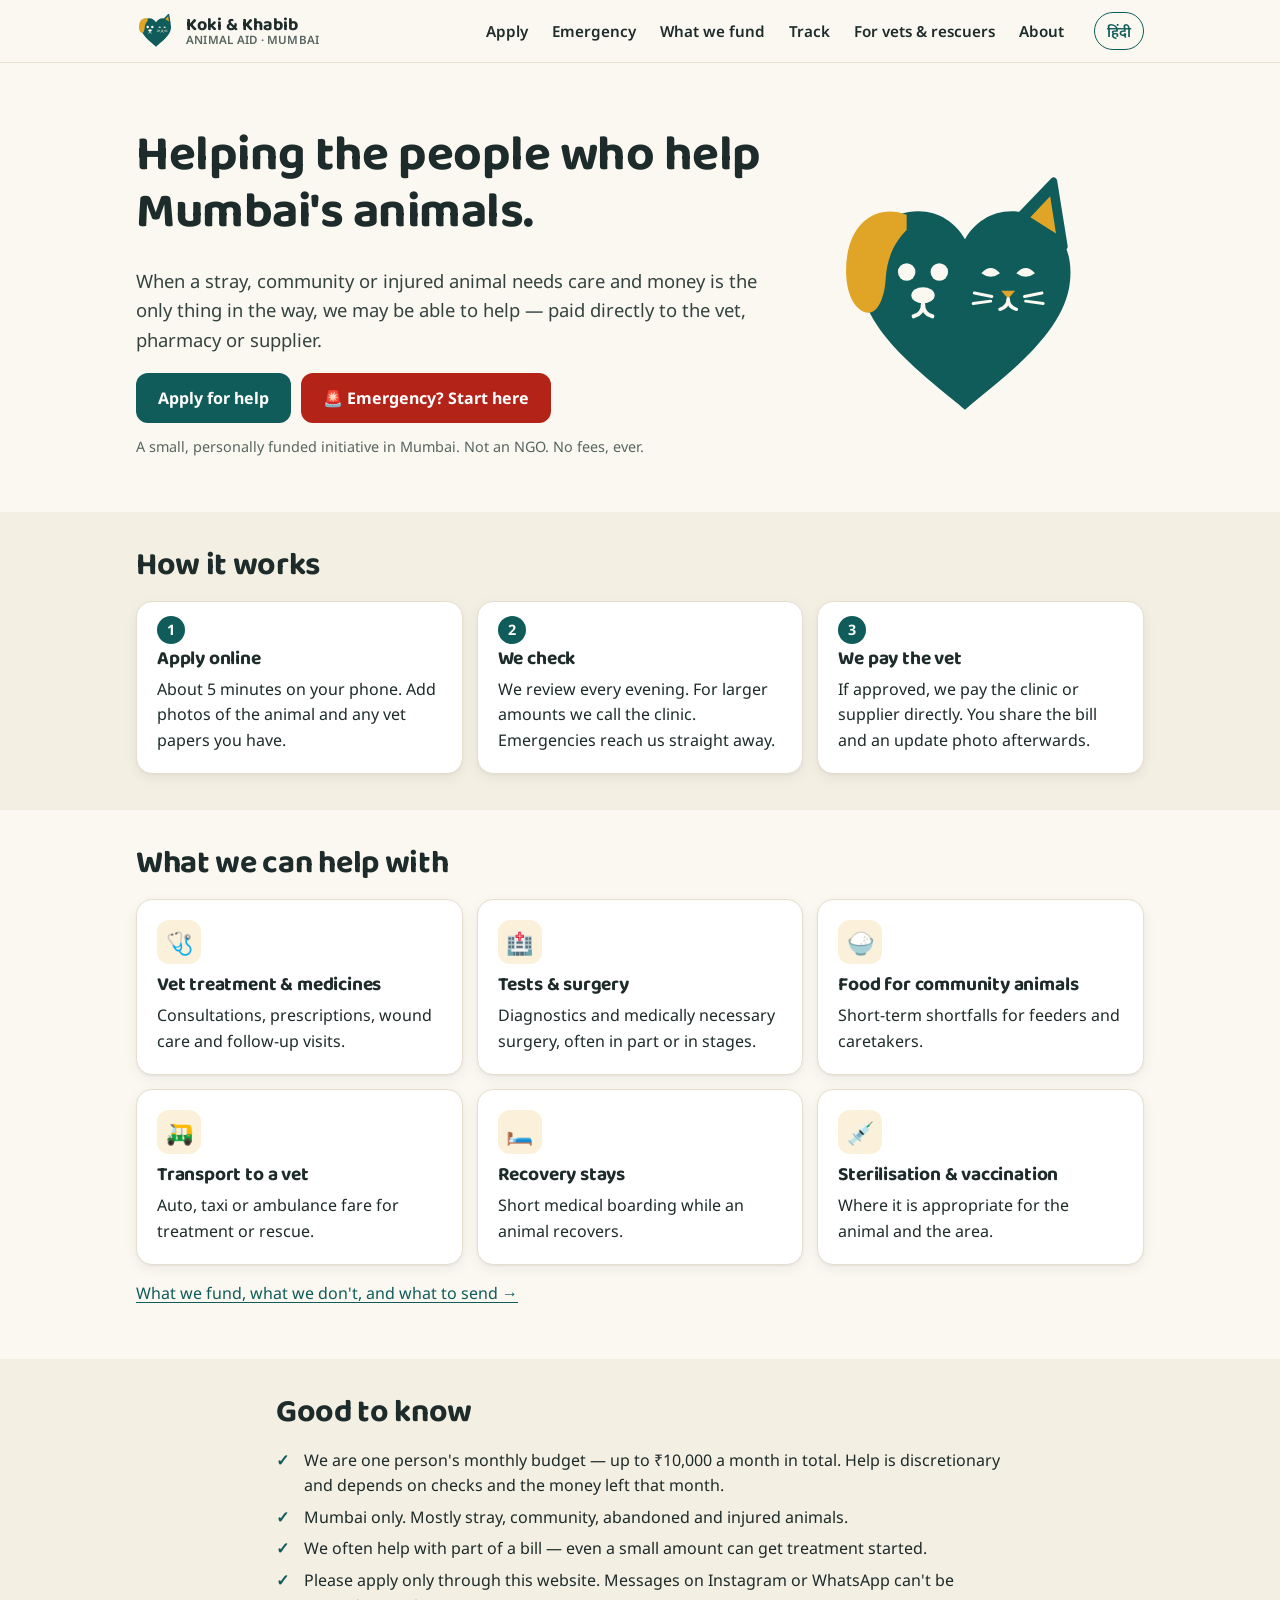
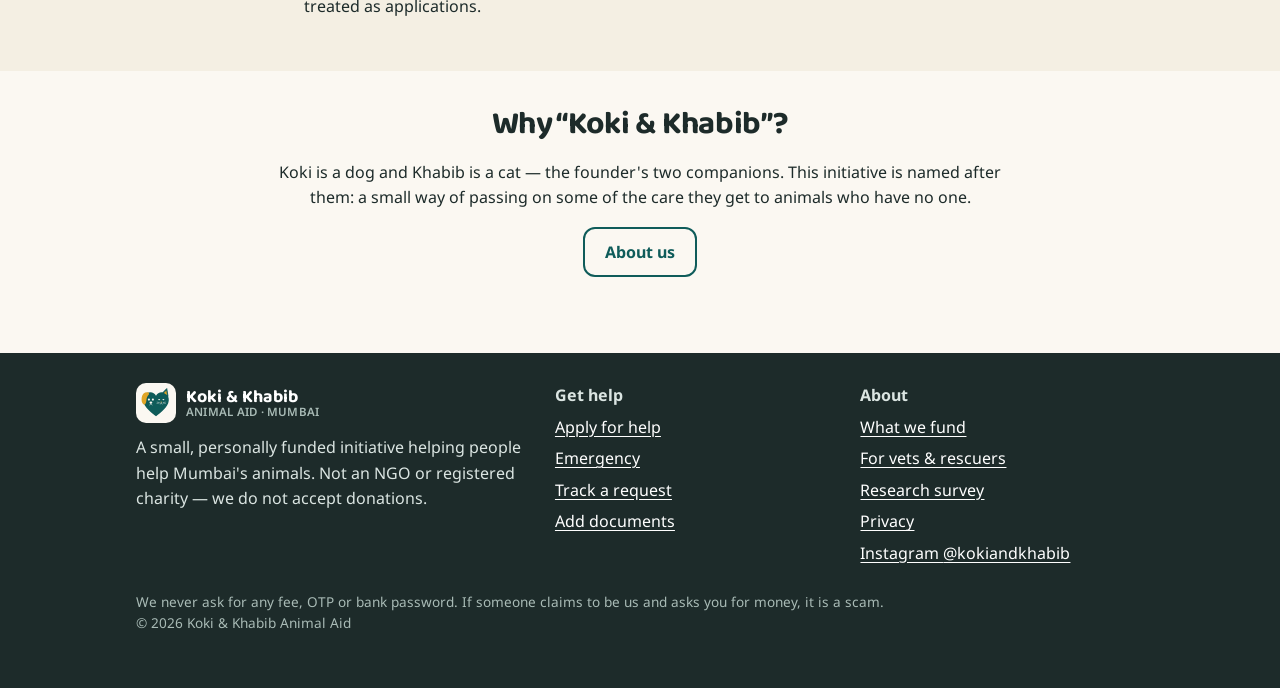
==== index.html @ 44312a2f "Publish site v1.0.0" ====
<!doctype html>
<html lang="en">
<head>
<meta charset="utf-8">
<meta name="viewport" content="width=device-width, initial-scale=1">
<title>Koki &amp; Khabib Animal Aid — help for the people who help Mumbai's animals</title>
<meta name="description" content="A small, personally funded initiative that helps people in Mumbai pay for care for stray, community and injured animals — paid directly to the vet or supplier.">
<meta name="theme-color" content="#0F5C5A">
<link rel="canonical" href="https://kokiandkhabib.github.io/">
<link rel="icon" href="assets/img/logo-mark.svg" type="image/svg+xml">
<link rel="icon" href="assets/img/favicon-64.png" type="image/png" sizes="64x64">
<link rel="apple-touch-icon" href="assets/img/apple-touch-icon.png">
<meta property="og:type" content="website">
<meta property="og:title" content="Koki &amp; Khabib Animal Aid">
<meta property="og:description" content="A small, personally funded initiative that helps people in Mumbai pay for care for stray, community and injured animals — paid directly to the vet or supplier.">
<meta property="og:image" content="https://kokiandkhabib.github.io/assets/img/og-image.png">
<meta property="og:url" content="https://kokiandkhabib.github.io/">
<meta name="twitter:card" content="summary_large_image">
<link rel="preconnect" href="https://fonts.googleapis.com">
<link rel="preconnect" href="https://fonts.gstatic.com" crossorigin>
<link rel="stylesheet" href="https://fonts.googleapis.com/css2?family=Baloo+2:wght@600;700&family=Noto+Sans:wght@400;600;700&family=Noto+Sans+Devanagari:wght@400;600;700&display=swap">
<link rel="stylesheet" href="assets/css/site.css?v=1.0.0">
<script>try{var l=new URLSearchParams(location.search).get('lang')||localStorage.getItem('kk_lang');if(l==='hi')document.documentElement.lang='hi'}catch(e){}</script>
</head>
<body>
<a class="skip" href="#main"><span data-l="en">Skip to content</span><span data-l="hi">सामग्री पर जाएँ</span></a>
<header class="site-head">
  <div class="wrap">
    <a class="logo" href="index.html"><img src="assets/img/logo-mark.svg" alt="" width="40" height="40"><span>Koki &amp; Khabib<small>ANIMAL AID · MUMBAI</small></span></a>
    <nav class="nav" aria-label="Main"><a href="apply.html"><span data-l="en">Apply</span><span data-l="hi">आवेदन</span></a><a href="emergency.html"><span data-l="en">Emergency</span><span data-l="hi">आपातकाल</span></a><a href="eligibility.html"><span data-l="en">What we fund</span><span data-l="hi">हम क्या देते हैं</span></a><a href="track.html"><span data-l="en">Track</span><span data-l="hi">स्थिति</span></a><a href="partners.html"><span data-l="en">For vets &amp; rescuers</span><span data-l="hi">डॉक्टर और रेस्क्यूअर</span></a><a href="about.html"><span data-l="en">About</span><span data-l="hi">हमारे बारे में</span></a></nav>
    <div class="head-actions">
      <button class="lang-btn" type="button" data-lang-btn>हिंदी</button>
      <button class="menu-btn" type="button" aria-expanded="false" aria-controls="mnav" aria-label="Menu"><span></span><span></span><span></span></button>
    </div>
  </div>
  <nav class="mobile-nav" id="mnav" aria-label="Menu"><a href="index.html"><span data-l="en">Home</span><span data-l="hi">होम</span></a><a href="apply.html"><span data-l="en">Apply</span><span data-l="hi">आवेदन</span></a><a href="emergency.html"><span data-l="en">Emergency</span><span data-l="hi">आपातकाल</span></a><a href="eligibility.html"><span data-l="en">What we fund</span><span data-l="hi">हम क्या देते हैं</span></a><a href="track.html"><span data-l="en">Track</span><span data-l="hi">स्थिति</span></a><a href="partners.html"><span data-l="en">For vets &amp; rescuers</span><span data-l="hi">डॉक्टर और रेस्क्यूअर</span></a><a href="about.html"><span data-l="en">About</span><span data-l="hi">हमारे बारे में</span></a><a href="followup.html"><span data-l="en">Add documents</span><span data-l="hi">दस्तावेज़ जोड़ें</span></a><a href="survey.html"><span data-l="en">Research survey</span><span data-l="hi">रिसर्च सर्वे</span></a><a href="privacy.html"><span data-l="en">Privacy</span><span data-l="hi">प्राइवेसी</span></a></nav>
</header>
<main id="main">
<section class="hero">
  <div class="wrap">
    <img class="hero-mark" src="assets/img/logo-mark.svg" alt="Koki the dog and Khabib the cat forming a heart" width="280" height="280">
    <div>
      <div data-status class="status unknown"></div>
      <h1><span data-l="en">Helping the people who help Mumbai's animals.</span><span data-l="hi">मुंबई के जानवरों की मदद करने वालों की मदद।</span></h1>
      <p class="lead"><span data-l="en">When a stray, community or injured animal needs care and money is the only thing in the way, we may be able to help — paid directly to the vet, pharmacy or supplier.</span><span data-l="hi">जब किसी आवारा, सामुदायिक या घायल जानवर को देखभाल चाहिए और रास्ते में केवल पैसा रुकावट हो, तो हम मदद कर सकते हैं — भुगतान सीधे डॉक्टर, फ़ार्मेसी या सप्लायर को।</span></p>
      <div class="notice hidden" data-notice style="margin-bottom:14px"></div>
      <div class="btn-row">
        <a class="btn btn-primary" href="apply.html"><span data-l="en">Apply for help</span><span data-l="hi">मदद के लिए आवेदन करें</span></a>
        <a class="btn btn-danger" href="emergency.html"><span data-l="en">🚨 Emergency? Start here</span><span data-l="hi">🚨 आपातकाल? यहाँ से शुरू करें</span></a>
      </div>
      <p class="small muted" style="margin-top:12px"><span data-l="en">A small, personally funded initiative in Mumbai. Not an NGO. No fees, ever.</span><span data-l="hi">मुंबई की एक छोटी, निजी रूप से चलने वाली पहल। कोई NGO नहीं। कभी कोई फ़ीस नहीं।</span></p>
    </div>
  </div>
</section>

<section class="section alt">
  <div class="wrap">
    <h2><span data-l="en">How it works</span><span data-l="hi">यह कैसे काम करता है</span></h2>
    <div class="steps">
      <div class="card"><h3><span data-l="en">Apply online</span><span data-l="hi">ऑनलाइन आवेदन करें</span></h3><p><span data-l="en">About 5 minutes on your phone. Add photos of the animal and any vet papers you have.</span><span data-l="hi">फ़ोन पर लगभग 5 मिनट। जानवर की फ़ोटो और डॉक्टर के जो भी काग़ज़ हों, जोड़ें।</span></p></div>
      <div class="card"><h3><span data-l="en">We check</span><span data-l="hi">हम जाँच करते हैं</span></h3><p><span data-l="en">We review every evening. For larger amounts we call the clinic. Emergencies reach us straight away.</span><span data-l="hi">हम हर शाम समीक्षा करते हैं। बड़ी राशि के लिए हम क्लिनिक को फ़ोन करते हैं। आपातकालीन अनुरोध हमें तुरंत मिलते हैं।</span></p></div>
      <div class="card"><h3><span data-l="en">We pay the vet</span><span data-l="hi">हम डॉक्टर को भुगतान करते हैं</span></h3><p><span data-l="en">If approved, we pay the clinic or supplier directly. You share the bill and an update photo afterwards.</span><span data-l="hi">मंज़ूरी मिलने पर हम सीधे क्लिनिक या सप्लायर को भुगतान करते हैं। बाद में आप बिल और अपडेट फ़ोटो भेजते हैं।</span></p></div>
    </div>
  </div>
</section>

<section class="section">
  <div class="wrap">
    <h2><span data-l="en">What we can help with</span><span data-l="hi">हम किसमें मदद कर सकते हैं</span></h2>
    <div class="cards three">
      <div class="card"><div class="icon" aria-hidden="true">🩺</div><h3><span data-l="en">Vet treatment &amp; medicines</span><span data-l="hi">इलाज और दवाइयाँ</span></h3><p><span data-l="en">Consultations, prescriptions, wound care and follow-up visits.</span><span data-l="hi">डॉक्टर की फ़ीस, दवाइयाँ, घाव की देखभाल और आगे की जाँच।</span></p></div>
      <div class="card"><div class="icon" aria-hidden="true">🏥</div><h3><span data-l="en">Tests &amp; surgery</span><span data-l="hi">जाँच और ऑपरेशन</span></h3><p><span data-l="en">Diagnostics and medically necessary surgery, often in part or in stages.</span><span data-l="hi">जाँच और इलाज के लिए ज़रूरी ऑपरेशन, अक्सर आंशिक रूप से या किस्तों में।</span></p></div>
      <div class="card"><div class="icon" aria-hidden="true">🍚</div><h3><span data-l="en">Food for community animals</span><span data-l="hi">सामुदायिक जानवरों के लिए खाना</span></h3><p><span data-l="en">Short-term shortfalls for feeders and caretakers.</span><span data-l="hi">फ़ीडर और देखभाल करने वालों की कुछ समय की कमी।</span></p></div>
      <div class="card"><div class="icon" aria-hidden="true">🛺</div><h3><span data-l="en">Transport to a vet</span><span data-l="hi">डॉक्टर तक ले जाना</span></h3><p><span data-l="en">Auto, taxi or ambulance fare for treatment or rescue.</span><span data-l="hi">इलाज या रेस्क्यू के लिए ऑटो, टैक्सी या एम्बुलेंस का किराया।</span></p></div>
      <div class="card"><div class="icon" aria-hidden="true">🛏️</div><h3><span data-l="en">Recovery stays</span><span data-l="hi">रिकवरी के दौरान रखना</span></h3><p><span data-l="en">Short medical boarding while an animal recovers.</span><span data-l="hi">जानवर के ठीक होने तक कुछ समय के लिए रखने का खर्च।</span></p></div>
      <div class="card"><div class="icon" aria-hidden="true">💉</div><h3><span data-l="en">Sterilisation &amp; vaccination</span><span data-l="hi">नसबंदी और टीकाकरण</span></h3><p><span data-l="en">Where it is appropriate for the animal and the area.</span><span data-l="hi">जहाँ जानवर और इलाके के लिए उचित हो।</span></p></div>
    </div>
    <p style="margin-top:16px"><a href="eligibility.html"><span data-l="en">What we fund, what we don't, and what to send →</span><span data-l="hi">हम क्या देते हैं, क्या नहीं, और क्या भेजना है →</span></a></p>
  </div>
</section>

<section class="section alt">
  <div class="wrap narrow">
    <h2><span data-l="en">Good to know</span><span data-l="hi">ज़रूरी बातें</span></h2>
    <ul class="check-list">
      <li><span data-l="en">We are one person's monthly budget — up to ₹10,000 a month in total. Help is discretionary and depends on checks and the money left that month.</span><span data-l="hi">हम एक व्यक्ति का मासिक बजट हैं — कुल मिलाकर हर महीने ₹10,000 तक। मदद विवेक पर निर्भर है और जाँच व उस महीने बची राशि पर निर्भर करती है।</span></li>
      <li><span data-l="en">Mumbai only. Mostly stray, community, abandoned and injured animals.</span><span data-l="hi">केवल मुंबई। ज़्यादातर आवारा, सामुदायिक, छोड़े गए और घायल जानवर।</span></li>
      <li><span data-l="en">We often help with part of a bill — even a small amount can get treatment started.</span><span data-l="hi">हम अक्सर बिल के एक हिस्से में मदद करते हैं — थोड़ी-सी राशि से भी इलाज शुरू हो सकता है।</span></li>
      <li><span data-l="en">Please apply only through this website. Messages on Instagram or WhatsApp can't be treated as applications.</span><span data-l="hi">कृपया केवल इस वेबसाइट से आवेदन करें। Instagram या WhatsApp संदेशों को आवेदन नहीं माना जा सकता।</span></li>
    </ul>
  </div>
</section>

<section class="section">
  <div class="wrap narrow center">
    <h2><span data-l="en">Why “Koki &amp; Khabib”?</span><span data-l="hi">“Koki &amp; Khabib” क्यों?</span></h2>
    <p><span data-l="en">Koki is a dog and Khabib is a cat — the founder's two companions. This initiative is named after them: a small way of passing on some of the care they get to animals who have no one.</span><span data-l="hi">Koki एक कुत्ता है और Khabib एक बिल्ली — संस्थापक के दो साथी। यह पहल उन्हीं के नाम पर है: उन्हें मिलने वाली देखभाल का थोड़ा-सा हिस्सा उन जानवरों तक पहुँचाने का एक छोटा-सा तरीका, जिनका कोई नहीं है।</span></p>
    <a class="btn btn-ghost" href="about.html"><span data-l="en">About us</span><span data-l="hi">हमारे बारे में</span></a>
  </div>
</section>
</main>
<footer class="site-foot">
  <div class="wrap">
    <div class="cols">
      <div>
        <a class="logo" href="index.html" style="color:#fff"><img src="assets/img/logo-mark.svg" alt="" width="40" height="40" style="background:#fbf8f2;border-radius:10px;padding:3px"><span>Koki &amp; Khabib<small style="color:#a9bbb6">ANIMAL AID · MUMBAI</small></span></a>
        <p style="margin-top:12px"><span data-l="en">A small, personally funded initiative helping people help Mumbai's animals. Not an NGO or registered charity — we do not accept donations.</span><span data-l="hi">एक छोटी, निजी रूप से चलने वाली पहल जो मुंबई के जानवरों की मदद करने वालों की मदद करती है। यह कोई NGO या पंजीकृत चैरिटी नहीं है — हम दान स्वीकार नहीं करते।</span></p>
      </div>
      <div><b><span data-l="en">Get help</span><span data-l="hi">मदद पाएँ</span></b><ul>
        <li><a href="apply.html"><span data-l="en">Apply for help</span><span data-l="hi">मदद के लिए आवेदन</span></a></li><li><a href="emergency.html"><span data-l="en">Emergency</span><span data-l="hi">आपातकाल</span></a></li>
        <li><a href="track.html"><span data-l="en">Track a request</span><span data-l="hi">अनुरोध की स्थिति</span></a></li><li><a href="followup.html"><span data-l="en">Add documents</span><span data-l="hi">दस्तावेज़ जोड़ें</span></a></li></ul></div>
      <div><b><span data-l="en">About</span><span data-l="hi">जानकारी</span></b><ul>
        <li><a href="eligibility.html"><span data-l="en">What we fund</span><span data-l="hi">हम क्या देते हैं</span></a></li><li><a href="partners.html"><span data-l="en">For vets &amp; rescuers</span><span data-l="hi">डॉक्टर और रेस्क्यूअर के लिए</span></a></li>
        <li><a href="survey.html"><span data-l="en">Research survey</span><span data-l="hi">रिसर्च सर्वे</span></a></li><li><a href="privacy.html"><span data-l="en">Privacy</span><span data-l="hi">प्राइवेसी</span></a></li>
        <li><a data-ig href="https://instagram.com/kokiandkhabib" rel="noopener">Instagram <span data-ig-text>@kokiandkhabib</span></a></li></ul></div>
    </div>
    <p class="fine"><span data-l="en">We never ask for any fee, OTP or bank password. If someone claims to be us and asks you for money, it is a scam.</span><span data-l="hi">हम कभी कोई फ़ीस, OTP या बैंक पासवर्ड नहीं माँगते। अगर कोई हमारा नाम लेकर पैसे माँगे, तो वह धोखा है।</span><br>© <span data-year>2026</span> Koki &amp; Khabib Animal Aid</p>
  </div>
</footer>
<script src="assets/js/config.js?v=1.0.0"></script>
<script src="assets/js/kk.js?v=1.0.0"></script>

</body>
</html>
---- assets/css/site.css ----
/* Koki & Khabib Animal Aid — site styles. Mobile-first, no framework. */
:root {
  --teal: #0f5c5a; --teal-dark: #0a4341; --teal-soft: #e3f0ee;
  --gold: #e0a526; --gold-soft: #fbf1da;
  --cream: #fbf8f2; --card: #ffffff; --ink: #1d2b2a; --muted: #56655f; --line: #e6dfd0;
  --red: #b42318; --red-soft: #fde8e7; --amber: #8a4b06; --amber-soft: #fef0c7; --green: #067647; --green-soft: #dcfae6;
  --radius: 16px; --shadow: 0 1px 2px rgba(16, 24, 40, .05), 0 4px 14px rgba(16, 24, 40, .06);
  --font: "Noto Sans", "Noto Sans Devanagari", -apple-system, BlinkMacSystemFont, "Segoe UI", Roboto, Arial, sans-serif;
  --display: "Baloo 2", "Noto Sans Devanagari", var(--font);
}
* { box-sizing: border-box; }
html { -webkit-text-size-adjust: 100%; }
body { margin: 0; background: var(--cream); color: var(--ink); font: 16px/1.6 var(--font); }
html[lang="hi"] body { font-size: 17px; }
img, svg { max-width: 100%; height: auto; }
a { color: var(--teal); text-underline-offset: 3px; }
a:hover { color: var(--teal-dark); }
h1, h2, h3 { font-family: var(--display); line-height: 1.15; margin: 0 0 .5em; color: var(--ink); letter-spacing: -.01em; }
h1 { font-size: clamp(2rem, 6vw, 3.1rem); }
h2 { font-size: clamp(1.45rem, 4vw, 2rem); }
h3 { font-size: 1.2rem; }
p { margin: 0 0 1em; }
:focus-visible { outline: 3px solid var(--gold); outline-offset: 2px; border-radius: 6px; }
.skip { position: absolute; left: -999px; top: 0; background: var(--ink); color: #fff; padding: 8px 12px; z-index: 50; }
.skip:focus { left: 8px; }

/* language switching: content carries both languages */
html[lang="hi"] [data-l="en"], html:not([lang="hi"]) [data-l="hi"] { display: none !important; }

.wrap { max-width: 1040px; margin: 0 auto; padding: 0 16px; }
.narrow { max-width: 760px; }

/* header */
.site-head { position: sticky; top: 0; z-index: 20; background: rgba(251, 248, 242, .94); backdrop-filter: saturate(1.4) blur(8px); border-bottom: 1px solid var(--line); }
.site-head .wrap { display: flex; align-items: center; gap: 12px; min-height: 62px; }
.logo { display: flex; align-items: center; gap: 10px; text-decoration: none; color: var(--ink); font-family: var(--display); font-weight: 700; font-size: 1.12rem; line-height: 1.05; }
.logo img { width: 40px; height: 40px; }
.logo small { display: block; font-family: var(--font); font-weight: 600; font-size: .72rem; color: var(--muted); letter-spacing: .02em; }
.nav { display: none; gap: 4px; margin-left: auto; }
.nav a { text-decoration: none; color: var(--ink); padding: 8px 10px; border-radius: 10px; font-weight: 600; font-size: .95rem; }
.nav a:hover, .nav a[aria-current="page"] { background: var(--teal-soft); color: var(--teal-dark); }
.head-actions { margin-left: auto; display: flex; gap: 8px; align-items: center; }
.lang-btn { border: 1.5px solid var(--teal); background: transparent; color: var(--teal); border-radius: 999px; padding: 6px 12px; font: 600 .9rem var(--font); cursor: pointer; min-height: 38px; }
.menu-btn { border: 0; background: transparent; padding: 8px; cursor: pointer; min-width: 44px; min-height: 44px; }
.menu-btn span { display: block; width: 22px; height: 2px; background: var(--ink); margin: 5px auto; border-radius: 2px; }
.mobile-nav { display: none; border-top: 1px solid var(--line); background: var(--cream); }
.mobile-nav.open { display: block; }
.mobile-nav a { display: block; padding: 13px 16px; text-decoration: none; color: var(--ink); font-weight: 600; border-bottom: 1px solid var(--line); }
@media (min-width: 900px) {
  .nav { display: flex; }
  .head-actions { margin-left: 8px; }
  .menu-btn, .mobile-nav { display: none !important; }
}

/* buttons */
.btn { display: inline-flex; align-items: center; justify-content: center; gap: 8px; min-height: 48px; padding: 12px 20px; border-radius: 12px; border: 2px solid transparent;
  font: 700 1rem var(--font); text-decoration: none; cursor: pointer; transition: transform .08s ease, background .15s ease; }
.btn:active { transform: translateY(1px); }
.btn-primary { background: var(--teal); color: #fff; }
.btn-primary:hover { background: var(--teal-dark); color: #fff; }
.btn-gold { background: var(--gold); color: #2b1d00; }
.btn-gold:hover { background: #cf951b; color: #2b1d00; }
.btn-ghost { background: transparent; border-color: var(--teal); color: var(--teal); }
.btn-danger { background: var(--red); color: #fff; }
.btn-danger:hover { background: #8f1c13; color: #fff; }
.btn[disabled] { opacity: .55; cursor: not-allowed; }
.btn-row { display: flex; gap: 10px; flex-wrap: wrap; }

/* hero */
.hero { padding: 40px 0 24px; }
.hero .wrap { display: grid; gap: 24px; align-items: center; }
.hero-mark { width: 150px; justify-self: start; }
.lead { font-size: 1.15rem; color: #34433f; max-width: 40em; }
@media (min-width: 820px) {
  .hero { padding: 64px 0 40px; }
  .hero .wrap { grid-template-columns: 1.4fr .8fr; }
  .hero-mark { width: 280px; justify-self: center; order: 2; }
}
.status { display: inline-flex; align-items: center; gap: 8px; padding: 6px 12px; border-radius: 999px; font-weight: 700; font-size: .92rem; background: var(--teal-soft); color: var(--teal-dark); margin-bottom: 14px; }
.status::before { content: ""; width: 9px; height: 9px; border-radius: 50%; background: currentColor; }
.status.limited { background: var(--amber-soft); color: var(--amber); }
.status.paused { background: var(--red-soft); color: var(--red); }
.status.unknown { display: none; }

/* sections & cards */
.section { padding: 36px 0; }
.section.alt { background: #f4efe3; }
.cards { display: grid; gap: 14px; grid-template-columns: 1fr; }
@media (min-width: 640px) { .cards { grid-template-columns: repeat(2, 1fr); } }
@media (min-width: 960px) { .cards.three { grid-template-columns: repeat(3, 1fr); } }
.card { background: var(--card); border: 1px solid var(--line); border-radius: var(--radius); padding: 20px; box-shadow: var(--shadow); }
.card h3 { margin-bottom: .35em; }
.card p:last-child { margin-bottom: 0; }
.icon { width: 44px; height: 44px; border-radius: 12px; display: grid; place-items: center; background: var(--gold-soft); font-size: 22px; margin-bottom: 10px; }
.steps { counter-reset: s; display: grid; gap: 14px; }
@media (min-width: 760px) { .steps { grid-template-columns: repeat(3, 1fr); } }
.steps .card { position: relative; padding-top: 46px; }
.steps .card::before { counter-increment: s; content: counter(s); position: absolute; top: 14px; left: 20px; width: 28px; height: 28px; border-radius: 50%; background: var(--teal); color: #fff; font-weight: 700; display: grid; place-items: center; font-size: .9rem; }
.notice { border-radius: 14px; padding: 14px 16px; background: var(--gold-soft); border: 1px solid #f1d58f; }
.notice.red { background: var(--red-soft); border-color: #f6b9b3; }
.notice.teal { background: var(--teal-soft); border-color: #bfdcd8; }
.notice.green { background: var(--green-soft); border-color: #a6e9c0; }
.notice > :last-child { margin-bottom: 0; }
.check-list { list-style: none; padding: 0; margin: 0 0 1em; }
.check-list li { position: relative; padding-left: 28px; margin: 6px 0; }
.check-list li::before { content: "✓"; position: absolute; left: 0; top: 0; color: var(--teal); font-weight: 700; }
.x-list li::before { content: "✕"; color: var(--red); }
table.simple { width: 100%; border-collapse: collapse; background: var(--card); border-radius: 12px; overflow: hidden; font-size: .95rem; }
table.simple th, table.simple td { text-align: left; padding: 10px 12px; border-bottom: 1px solid var(--line); vertical-align: top; }
table.simple th { background: #f4efe3; }
.table-scroll { overflow-x: auto; -webkit-overflow-scrolling: touch; }
details.faq { background: var(--card); border: 1px solid var(--line); border-radius: 12px; padding: 0 16px; margin-bottom: 10px; }
details.faq summary { cursor: pointer; font-weight: 700; padding: 14px 0; list-style: none; }
details.faq summary::-webkit-details-marker { display: none; }
details.faq summary::after { content: "+"; float: right; color: var(--teal); font-size: 1.3rem; line-height: 1; }
details.faq[open] summary::after { content: "–"; }
details.faq > div { padding-bottom: 14px; }
.muted { color: var(--muted); }
.small { font-size: .9rem; }
.center { text-align: center; }
.page-head { padding: 34px 0 10px; }
.page-head p { color: var(--muted); max-width: 44em; }
.hidden { display: none !important; }

/* footer */
.site-foot { margin-top: 40px; padding: 30px 0 40px; background: var(--ink); color: #dbe5e2; }
.site-foot a { color: #fff; }
.site-foot .cols { display: grid; gap: 22px; }
@media (min-width: 760px) { .site-foot .cols { grid-template-columns: 1.4fr 1fr 1fr; } }
.site-foot ul { list-style: none; padding: 0; margin: 0; }
.site-foot li { margin: 6px 0; }
.site-foot .fine { font-size: .85rem; color: #a9bbb6; margin-top: 18px; }

/* forms */
.form-shell { background: var(--card); border: 1px solid var(--line); border-radius: 20px; box-shadow: var(--shadow); padding: 18px; }
@media (min-width: 640px) { .form-shell { padding: 28px; } }
.progress { display: flex; gap: 4px; margin: 0 0 6px; }
.progress span { flex: 1; height: 6px; border-radius: 3px; background: var(--line); }
.progress span.done { background: var(--teal); }
.progress span.now { background: var(--gold); }
.step-label { font-size: .85rem; color: var(--muted); font-weight: 600; margin-bottom: 12px; }
.field { margin: 0 0 18px; }
.field > label, .field > .label { display: block; font-weight: 700; margin-bottom: 6px; }
.field .help { font-size: .9rem; color: var(--muted); margin: -2px 0 8px; }
.req { color: var(--red); margin-left: 2px; }
.opt { color: var(--muted); font-weight: 400; font-size: .85rem; margin-left: 4px; }
input[type="text"], input[type="tel"], input[type="email"], input[type="number"], input[type="search"], select, textarea {
  width: 100%; min-height: 48px; padding: 11px 13px; border: 1.5px solid #cfc6b4; border-radius: 12px; background: #fff; color: var(--ink); font: 16px/1.4 var(--font);
}
textarea { min-height: 110px; resize: vertical; }
input:focus, select:focus, textarea:focus { border-color: var(--teal); outline: 3px solid rgba(15, 92, 90, .18); }
.field.invalid input, .field.invalid select, .field.invalid textarea, .field.invalid .choices { border-color: var(--red); }
.error { color: var(--red); font-size: .9rem; margin-top: 6px; font-weight: 600; }
.choices { display: grid; gap: 8px; grid-template-columns: 1fr; border-radius: 12px; }
@media (min-width: 560px) { .choices.cols2 { grid-template-columns: 1fr 1fr; } .choices.cols3 { grid-template-columns: 1fr 1fr 1fr; } }
.choice { position: relative; display: flex; gap: 10px; align-items: flex-start; padding: 12px 14px; border: 1.5px solid #d9d0bf; border-radius: 12px; background: #fff; cursor: pointer; min-height: 48px; }
.choice:hover { border-color: var(--teal); }
.choice input { width: 20px; height: 20px; margin: 2px 0 0; flex: none; accent-color: var(--teal); }
.choice.on { border-color: var(--teal); background: var(--teal-soft); }
.choice .ci { font-size: 1.25rem; line-height: 1; }
.choice .cdesc { display: block; font-size: .85rem; color: var(--muted); font-weight: 400; }
.form-nav { display: flex; gap: 10px; justify-content: space-between; margin-top: 22px; flex-wrap: wrap; }
.form-nav .btn { flex: 1 1 140px; }
.hp { position: absolute !important; left: -5000px !important; width: 1px; height: 1px; overflow: hidden; }
.draft-note { font-size: .9rem; margin-bottom: 14px; }
.review dl { display: grid; grid-template-columns: 1fr; gap: 2px 14px; margin: 0 0 14px; }
@media (min-width: 560px) { .review dl { grid-template-columns: 38% 1fr; } }
.review dt { color: var(--muted); font-size: .9rem; }
.review dd { margin: 0 0 8px; font-weight: 600; word-break: break-word; }
.review h3 { margin-top: 10px; }

/* uploads */
.upload { border: 2px dashed #cfc6b4; border-radius: 14px; padding: 14px; background: #fffdf8; }
.upload.invalid { border-color: var(--red); }
.upload .pick { display: flex; flex-wrap: wrap; gap: 8px; }
.thumbs { display: grid; grid-template-columns: repeat(auto-fill, minmax(92px, 1fr)); gap: 8px; margin-top: 10px; }
.thumb { position: relative; border-radius: 10px; overflow: hidden; background: var(--line); aspect-ratio: 1; display: grid; place-items: center; font-size: .75rem; text-align: center; color: var(--muted); }
.thumb img { width: 100%; height: 100%; object-fit: cover; }
.thumb button { position: absolute; top: 4px; right: 4px; width: 28px; height: 28px; border-radius: 50%; border: 0; background: rgba(0, 0, 0, .6); color: #fff; cursor: pointer; font-size: 14px; line-height: 1; }
.thumb .busy { position: absolute; inset: 0; background: rgba(255, 255, 255, .7); display: grid; place-items: center; font-weight: 700; color: var(--teal); }

/* submit progress */
.sending { text-align: center; padding: 26px 8px; }
.bar { height: 10px; border-radius: 5px; background: var(--line); overflow: hidden; margin: 16px 0 8px; }
.bar > i { display: block; height: 100%; width: 0; background: var(--teal); transition: width .3s ease; }
.done-box { text-align: center; padding: 10px 4px; }
.case-id { display: inline-block; font: 700 1.6rem/1.2 var(--display); letter-spacing: .04em; background: var(--gold-soft); border: 2px dashed var(--gold); border-radius: 14px; padding: 10px 18px; margin: 8px 0 14px; }
.status-card { border-left: 6px solid var(--teal); }
.status-card.warn { border-left-color: var(--gold); }
.status-card.bad { border-left-color: var(--red); }
.list-plain { padding-left: 1.1em; }
.vet-list { display: grid; gap: 10px; }
.vet { display: flex; gap: 12px; align-items: flex-start; justify-content: space-between; flex-wrap: wrap; }
.vet b { display: block; }
.pill { display: inline-block; padding: 2px 9px; border-radius: 999px; font-size: .78rem; font-weight: 700; background: var(--teal-soft); color: var(--teal-dark); }
.pill.red { background: var(--red-soft); color: var(--red); }
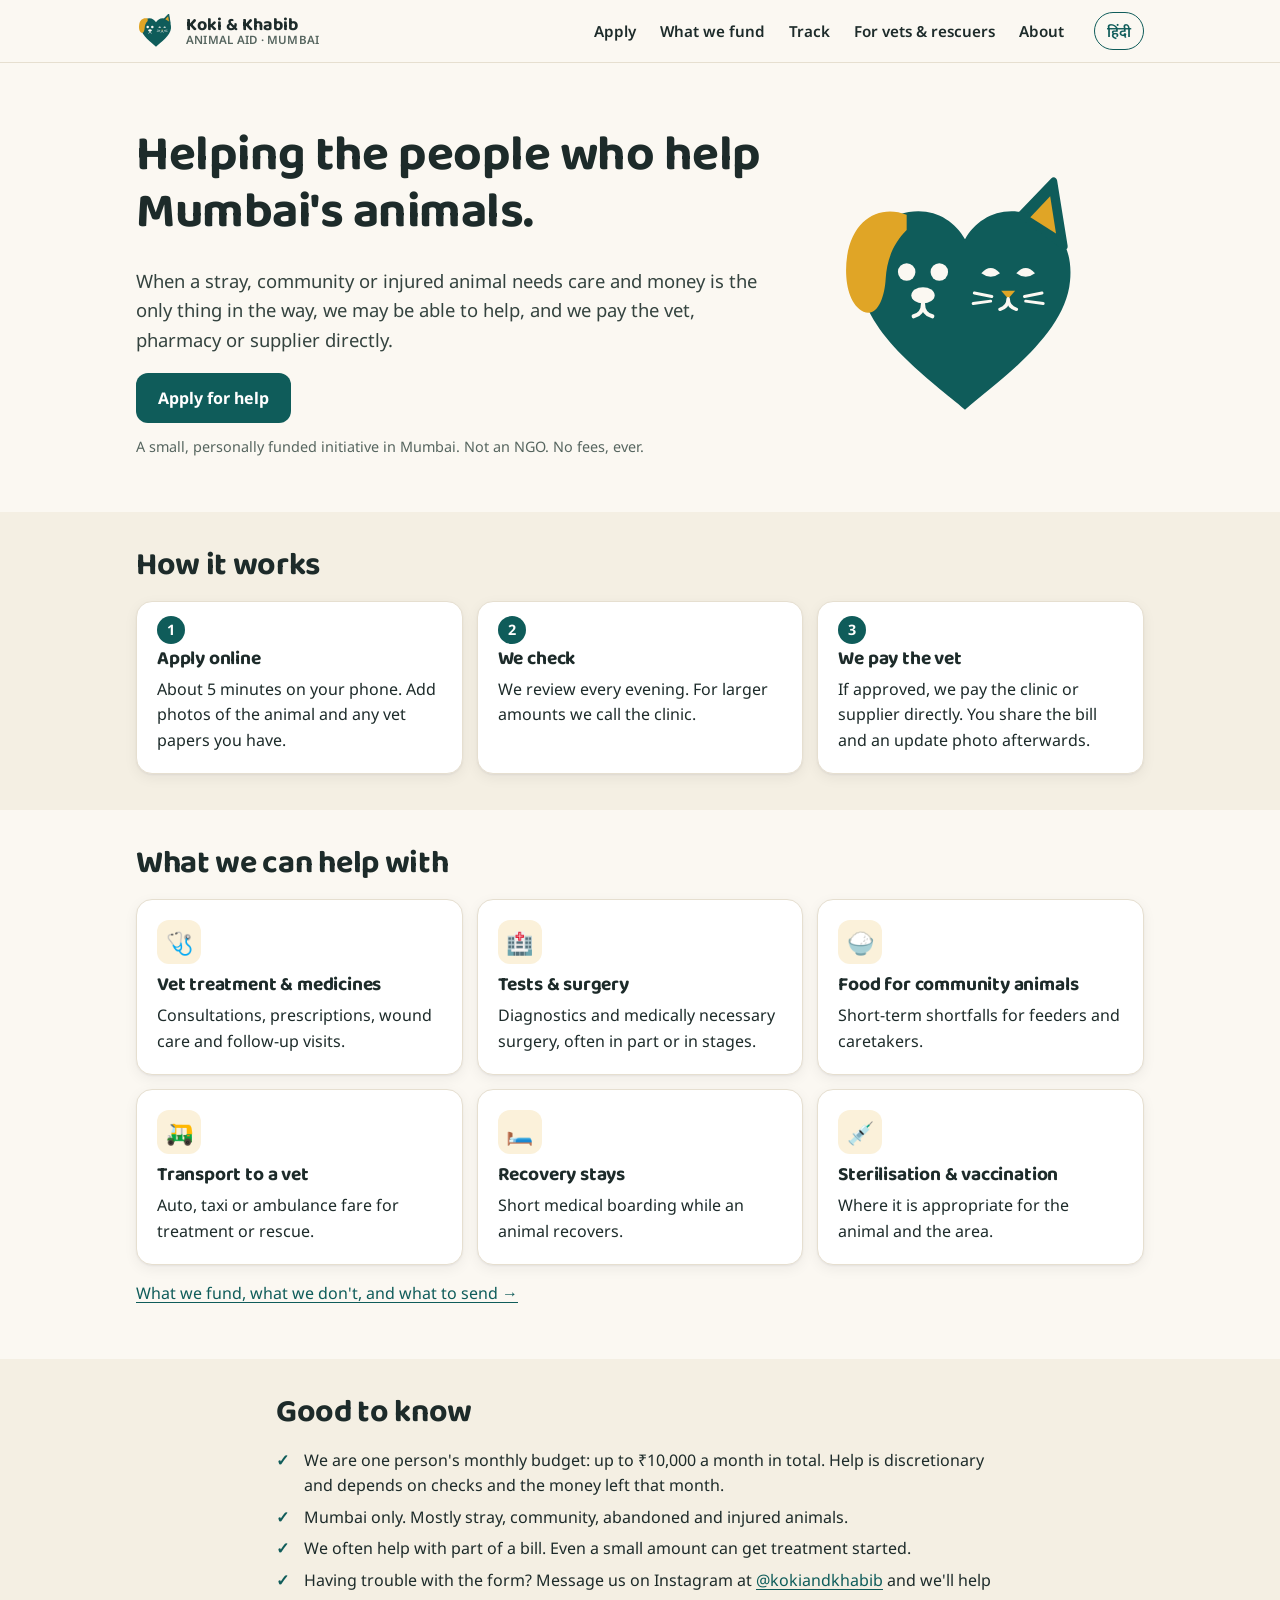
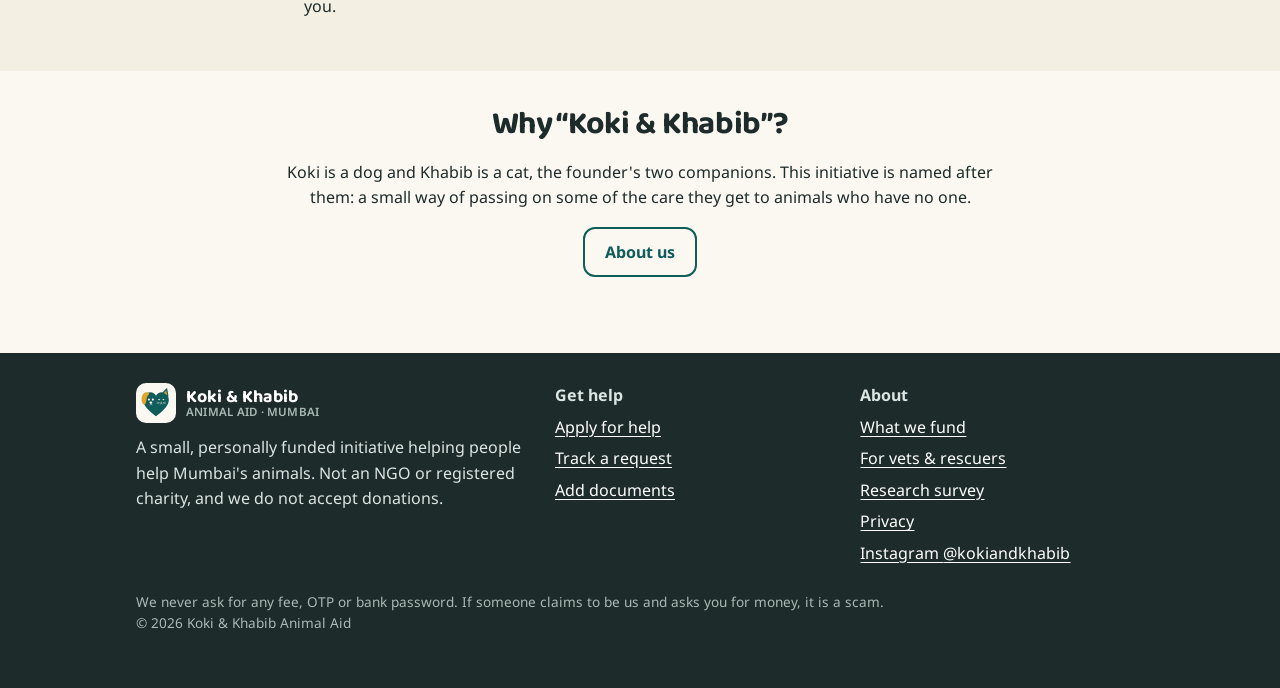
==== commit 934897e0: "Publish site v1.0.0" ====
--- a/index.html
+++ b/index.html
@@ -3,8 +3,8 @@
 <head>
 <meta charset="utf-8">
 <meta name="viewport" content="width=device-width, initial-scale=1">
-<title>Koki &amp; Khabib Animal Aid — help for the people who help Mumbai's animals</title>
-<meta name="description" content="A small, personally funded initiative that helps people in Mumbai pay for care for stray, community and injured animals — paid directly to the vet or supplier.">
+<title>Koki &amp; Khabib Animal Aid: help for the people who help Mumbai's animals</title>
+<meta name="description" content="A small, personally funded initiative that helps people in Mumbai pay for care for stray, community and injured animals. We pay the vet or supplier directly.">
 <meta name="theme-color" content="#0F5C5A">
 <link rel="canonical" href="https://kokiandkhabib.github.io/">
 <link rel="icon" href="assets/img/logo-mark.svg" type="image/svg+xml">
@@ -12,7 +12,7 @@
 <link rel="apple-touch-icon" href="assets/img/apple-touch-icon.png">
 <meta property="og:type" content="website">
 <meta property="og:title" content="Koki &amp; Khabib Animal Aid">
-<meta property="og:description" content="A small, personally funded initiative that helps people in Mumbai pay for care for stray, community and injured animals — paid directly to the vet or supplier.">
+<meta property="og:description" content="A small, personally funded initiative that helps people in Mumbai pay for care for stray, community and injured animals. We pay the vet or supplier directly.">
 <meta property="og:image" content="https://kokiandkhabib.github.io/assets/img/og-image.png">
 <meta property="og:url" content="https://kokiandkhabib.github.io/">
 <meta name="twitter:card" content="summary_large_image">
@@ -27,13 +27,13 @@
 <header class="site-head">
   <div class="wrap">
     <a class="logo" href="index.html"><img src="assets/img/logo-mark.svg" alt="" width="40" height="40"><span>Koki &amp; Khabib<small>ANIMAL AID · MUMBAI</small></span></a>
-    <nav class="nav" aria-label="Main"><a href="apply.html"><span data-l="en">Apply</span><span data-l="hi">आवेदन</span></a><a href="emergency.html"><span data-l="en">Emergency</span><span data-l="hi">आपातकाल</span></a><a href="eligibility.html"><span data-l="en">What we fund</span><span data-l="hi">हम क्या देते हैं</span></a><a href="track.html"><span data-l="en">Track</span><span data-l="hi">स्थिति</span></a><a href="partners.html"><span data-l="en">For vets &amp; rescuers</span><span data-l="hi">डॉक्टर और रेस्क्यूअर</span></a><a href="about.html"><span data-l="en">About</span><span data-l="hi">हमारे बारे में</span></a></nav>
+    <nav class="nav" aria-label="Main"><a href="apply.html"><span data-l="en">Apply</span><span data-l="hi">आवेदन</span></a><a href="eligibility.html"><span data-l="en">What we fund</span><span data-l="hi">हम क्या देते हैं</span></a><a href="track.html"><span data-l="en">Track</span><span data-l="hi">स्थिति</span></a><a href="partners.html"><span data-l="en">For vets &amp; rescuers</span><span data-l="hi">डॉक्टर और रेस्क्यूअर</span></a><a href="about.html"><span data-l="en">About</span><span data-l="hi">हमारे बारे में</span></a></nav>
     <div class="head-actions">
       <button class="lang-btn" type="button" data-lang-btn>हिंदी</button>
       <button class="menu-btn" type="button" aria-expanded="false" aria-controls="mnav" aria-label="Menu"><span></span><span></span><span></span></button>
     </div>
   </div>
-  <nav class="mobile-nav" id="mnav" aria-label="Menu"><a href="index.html"><span data-l="en">Home</span><span data-l="hi">होम</span></a><a href="apply.html"><span data-l="en">Apply</span><span data-l="hi">आवेदन</span></a><a href="emergency.html"><span data-l="en">Emergency</span><span data-l="hi">आपातकाल</span></a><a href="eligibility.html"><span data-l="en">What we fund</span><span data-l="hi">हम क्या देते हैं</span></a><a href="track.html"><span data-l="en">Track</span><span data-l="hi">स्थिति</span></a><a href="partners.html"><span data-l="en">For vets &amp; rescuers</span><span data-l="hi">डॉक्टर और रेस्क्यूअर</span></a><a href="about.html"><span data-l="en">About</span><span data-l="hi">हमारे बारे में</span></a><a href="followup.html"><span data-l="en">Add documents</span><span data-l="hi">दस्तावेज़ जोड़ें</span></a><a href="survey.html"><span data-l="en">Research survey</span><span data-l="hi">रिसर्च सर्वे</span></a><a href="privacy.html"><span data-l="en">Privacy</span><span data-l="hi">प्राइवेसी</span></a></nav>
+  <nav class="mobile-nav" id="mnav" aria-label="Menu"><a href="index.html"><span data-l="en">Home</span><span data-l="hi">होम</span></a><a href="apply.html"><span data-l="en">Apply</span><span data-l="hi">आवेदन</span></a><a href="eligibility.html"><span data-l="en">What we fund</span><span data-l="hi">हम क्या देते हैं</span></a><a href="track.html"><span data-l="en">Track</span><span data-l="hi">स्थिति</span></a><a href="partners.html"><span data-l="en">For vets &amp; rescuers</span><span data-l="hi">डॉक्टर और रेस्क्यूअर</span></a><a href="about.html"><span data-l="en">About</span><span data-l="hi">हमारे बारे में</span></a><a href="followup.html"><span data-l="en">Add documents</span><span data-l="hi">दस्तावेज़ जोड़ें</span></a><a href="survey.html"><span data-l="en">Research survey</span><span data-l="hi">रिसर्च सर्वे</span></a><a href="privacy.html"><span data-l="en">Privacy</span><span data-l="hi">प्राइवेसी</span></a></nav>
 </header>
 <main id="main">
 <section class="hero">
@@ -42,11 +42,10 @@
     <div>
       <div data-status class="status unknown"></div>
       <h1><span data-l="en">Helping the people who help Mumbai's animals.</span><span data-l="hi">मुंबई के जानवरों की मदद करने वालों की मदद।</span></h1>
-      <p class="lead"><span data-l="en">When a stray, community or injured animal needs care and money is the only thing in the way, we may be able to help — paid directly to the vet, pharmacy or supplier.</span><span data-l="hi">जब किसी आवारा, सामुदायिक या घायल जानवर को देखभाल चाहिए और रास्ते में केवल पैसा रुकावट हो, तो हम मदद कर सकते हैं — भुगतान सीधे डॉक्टर, फ़ार्मेसी या सप्लायर को।</span></p>
+      <p class="lead"><span data-l="en">When a stray, community or injured animal needs care and money is the only thing in the way, we may be able to help, and we pay the vet, pharmacy or supplier directly.</span><span data-l="hi">जब किसी आवारा, सामुदायिक या घायल जानवर को देखभाल चाहिए और रास्ते में केवल पैसा रुकावट हो, तो हम मदद कर सकते हैं, और भुगतान सीधे डॉक्टर, फ़ार्मेसी या सप्लायर को करते हैं।</span></p>
       <div class="notice hidden" data-notice style="margin-bottom:14px"></div>
       <div class="btn-row">
         <a class="btn btn-primary" href="apply.html"><span data-l="en">Apply for help</span><span data-l="hi">मदद के लिए आवेदन करें</span></a>
-        <a class="btn btn-danger" href="emergency.html"><span data-l="en">🚨 Emergency? Start here</span><span data-l="hi">🚨 आपातकाल? यहाँ से शुरू करें</span></a>
       </div>
       <p class="small muted" style="margin-top:12px"><span data-l="en">A small, personally funded initiative in Mumbai. Not an NGO. No fees, ever.</span><span data-l="hi">मुंबई की एक छोटी, निजी रूप से चलने वाली पहल। कोई NGO नहीं। कभी कोई फ़ीस नहीं।</span></p>
     </div>
@@ -58,7 +57,7 @@
     <h2><span data-l="en">How it works</span><span data-l="hi">यह कैसे काम करता है</span></h2>
     <div class="steps">
       <div class="card"><h3><span data-l="en">Apply online</span><span data-l="hi">ऑनलाइन आवेदन करें</span></h3><p><span data-l="en">About 5 minutes on your phone. Add photos of the animal and any vet papers you have.</span><span data-l="hi">फ़ोन पर लगभग 5 मिनट। जानवर की फ़ोटो और डॉक्टर के जो भी काग़ज़ हों, जोड़ें।</span></p></div>
-      <div class="card"><h3><span data-l="en">We check</span><span data-l="hi">हम जाँच करते हैं</span></h3><p><span data-l="en">We review every evening. For larger amounts we call the clinic. Emergencies reach us straight away.</span><span data-l="hi">हम हर शाम समीक्षा करते हैं। बड़ी राशि के लिए हम क्लिनिक को फ़ोन करते हैं। आपातकालीन अनुरोध हमें तुरंत मिलते हैं।</span></p></div>
+      <div class="card"><h3><span data-l="en">We check</span><span data-l="hi">हम जाँच करते हैं</span></h3><p><span data-l="en">We review every evening. For larger amounts we call the clinic.</span><span data-l="hi">हम हर शाम समीक्षा करते हैं। बड़ी राशि के लिए हम क्लिनिक को फ़ोन करते हैं।</span></p></div>
       <div class="card"><h3><span data-l="en">We pay the vet</span><span data-l="hi">हम डॉक्टर को भुगतान करते हैं</span></h3><p><span data-l="en">If approved, we pay the clinic or supplier directly. You share the bill and an update photo afterwards.</span><span data-l="hi">मंज़ूरी मिलने पर हम सीधे क्लिनिक या सप्लायर को भुगतान करते हैं। बाद में आप बिल और अपडेट फ़ोटो भेजते हैं।</span></p></div>
     </div>
   </div>
@@ -83,10 +82,10 @@
   <div class="wrap narrow">
     <h2><span data-l="en">Good to know</span><span data-l="hi">ज़रूरी बातें</span></h2>
     <ul class="check-list">
-      <li><span data-l="en">We are one person's monthly budget — up to ₹10,000 a month in total. Help is discretionary and depends on checks and the money left that month.</span><span data-l="hi">हम एक व्यक्ति का मासिक बजट हैं — कुल मिलाकर हर महीने ₹10,000 तक। मदद विवेक पर निर्भर है और जाँच व उस महीने बची राशि पर निर्भर करती है।</span></li>
+      <li><span data-l="en">We are one person's monthly budget: up to ₹10,000 a month in total. Help is discretionary and depends on checks and the money left that month.</span><span data-l="hi">हम एक व्यक्ति का मासिक बजट हैं: कुल मिलाकर हर महीने ₹10,000 तक। मदद विवेक पर निर्भर है और जाँच व उस महीने बची राशि पर निर्भर करती है।</span></li>
       <li><span data-l="en">Mumbai only. Mostly stray, community, abandoned and injured animals.</span><span data-l="hi">केवल मुंबई। ज़्यादातर आवारा, सामुदायिक, छोड़े गए और घायल जानवर।</span></li>
-      <li><span data-l="en">We often help with part of a bill — even a small amount can get treatment started.</span><span data-l="hi">हम अक्सर बिल के एक हिस्से में मदद करते हैं — थोड़ी-सी राशि से भी इलाज शुरू हो सकता है।</span></li>
-      <li><span data-l="en">Please apply only through this website. Messages on Instagram or WhatsApp can't be treated as applications.</span><span data-l="hi">कृपया केवल इस वेबसाइट से आवेदन करें। Instagram या WhatsApp संदेशों को आवेदन नहीं माना जा सकता।</span></li>
+      <li><span data-l="en">We often help with part of a bill. Even a small amount can get treatment started.</span><span data-l="hi">हम अक्सर बिल के एक हिस्से में मदद करते हैं। थोड़ी-सी राशि से भी इलाज शुरू हो सकता है।</span></li>
+      <li><span data-l="en">Having trouble with the form? Message us on Instagram at <a data-ig href="https://instagram.com/kokiandkhabib" rel="noopener"><span data-ig-text>@kokiandkhabib</span></a> and we'll help you.</span><span data-l="hi">फ़ॉर्म भरने में दिक़्क़त हो रही है? हमें Instagram पर <a data-ig href="https://instagram.com/kokiandkhabib" rel="noopener"><span data-ig-text>@kokiandkhabib</span></a> संदेश भेजें, हम आपकी मदद करेंगे।</span></li>
     </ul>
   </div>
 </section>
@@ -94,7 +93,7 @@
 <section class="section">
   <div class="wrap narrow center">
     <h2><span data-l="en">Why “Koki &amp; Khabib”?</span><span data-l="hi">“Koki &amp; Khabib” क्यों?</span></h2>
-    <p><span data-l="en">Koki is a dog and Khabib is a cat — the founder's two companions. This initiative is named after them: a small way of passing on some of the care they get to animals who have no one.</span><span data-l="hi">Koki एक कुत्ता है और Khabib एक बिल्ली — संस्थापक के दो साथी। यह पहल उन्हीं के नाम पर है: उन्हें मिलने वाली देखभाल का थोड़ा-सा हिस्सा उन जानवरों तक पहुँचाने का एक छोटा-सा तरीका, जिनका कोई नहीं है।</span></p>
+    <p><span data-l="en">Koki is a dog and Khabib is a cat, the founder's two companions. This initiative is named after them: a small way of passing on some of the care they get to animals who have no one.</span><span data-l="hi">Koki एक कुत्ता है और Khabib एक बिल्ली, संस्थापक के दो साथी। यह पहल उन्हीं के नाम पर है: उन्हें मिलने वाली देखभाल का थोड़ा-सा हिस्सा उन जानवरों तक पहुँचाने का एक छोटा-सा तरीका, जिनका कोई नहीं है।</span></p>
     <a class="btn btn-ghost" href="about.html"><span data-l="en">About us</span><span data-l="hi">हमारे बारे में</span></a>
   </div>
 </section>
@@ -104,10 +103,10 @@
     <div class="cols">
       <div>
         <a class="logo" href="index.html" style="color:#fff"><img src="assets/img/logo-mark.svg" alt="" width="40" height="40" style="background:#fbf8f2;border-radius:10px;padding:3px"><span>Koki &amp; Khabib<small style="color:#a9bbb6">ANIMAL AID · MUMBAI</small></span></a>
-        <p style="margin-top:12px"><span data-l="en">A small, personally funded initiative helping people help Mumbai's animals. Not an NGO or registered charity — we do not accept donations.</span><span data-l="hi">एक छोटी, निजी रूप से चलने वाली पहल जो मुंबई के जानवरों की मदद करने वालों की मदद करती है। यह कोई NGO या पंजीकृत चैरिटी नहीं है — हम दान स्वीकार नहीं करते।</span></p>
+        <p style="margin-top:12px"><span data-l="en">A small, personally funded initiative helping people help Mumbai's animals. Not an NGO or registered charity, and we do not accept donations.</span><span data-l="hi">एक छोटी, निजी रूप से चलने वाली पहल जो मुंबई के जानवरों की मदद करने वालों की मदद करती है। यह कोई NGO या पंजीकृत चैरिटी नहीं है, और हम दान स्वीकार नहीं करते।</span></p>
       </div>
       <div><b><span data-l="en">Get help</span><span data-l="hi">मदद पाएँ</span></b><ul>
-        <li><a href="apply.html"><span data-l="en">Apply for help</span><span data-l="hi">मदद के लिए आवेदन</span></a></li><li><a href="emergency.html"><span data-l="en">Emergency</span><span data-l="hi">आपातकाल</span></a></li>
+        <li><a href="apply.html"><span data-l="en">Apply for help</span><span data-l="hi">मदद के लिए आवेदन</span></a></li>
         <li><a href="track.html"><span data-l="en">Track a request</span><span data-l="hi">अनुरोध की स्थिति</span></a></li><li><a href="followup.html"><span data-l="en">Add documents</span><span data-l="hi">दस्तावेज़ जोड़ें</span></a></li></ul></div>
       <div><b><span data-l="en">About</span><span data-l="hi">जानकारी</span></b><ul>
         <li><a href="eligibility.html"><span data-l="en">What we fund</span><span data-l="hi">हम क्या देते हैं</span></a></li><li><a href="partners.html"><span data-l="en">For vets &amp; rescuers</span><span data-l="hi">डॉक्टर और रेस्क्यूअर के लिए</span></a></li>
--- a/assets/css/site.css
+++ b/assets/css/site.css
@@ -1,4 +1,4 @@
-/* Koki & Khabib Animal Aid — site styles. Mobile-first, no framework. */
+/* Koki & Khabib Animal Aid: site styles. Mobile-first, no framework. */
 :root {
   --teal: #0f5c5a; --teal-dark: #0a4341; --teal-soft: #e3f0ee;
   --gold: #e0a526; --gold-soft: #fbf1da;
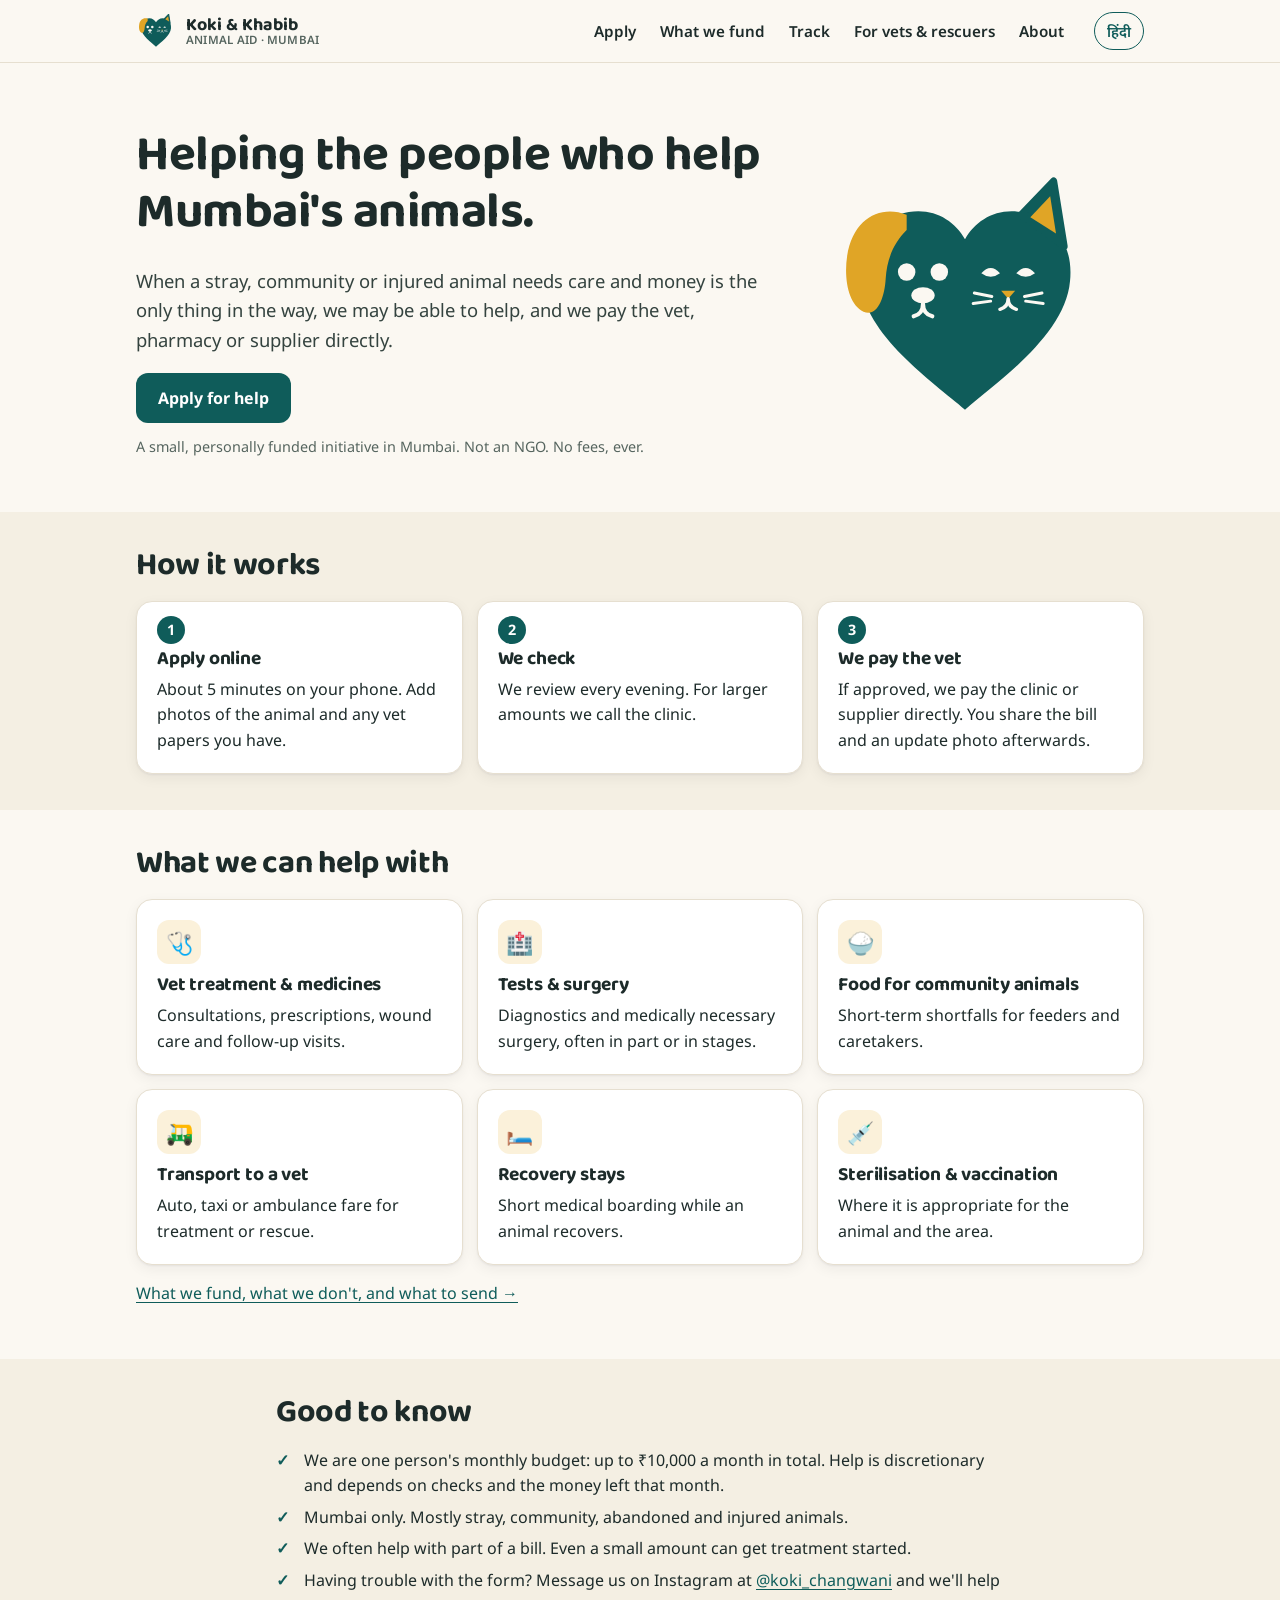
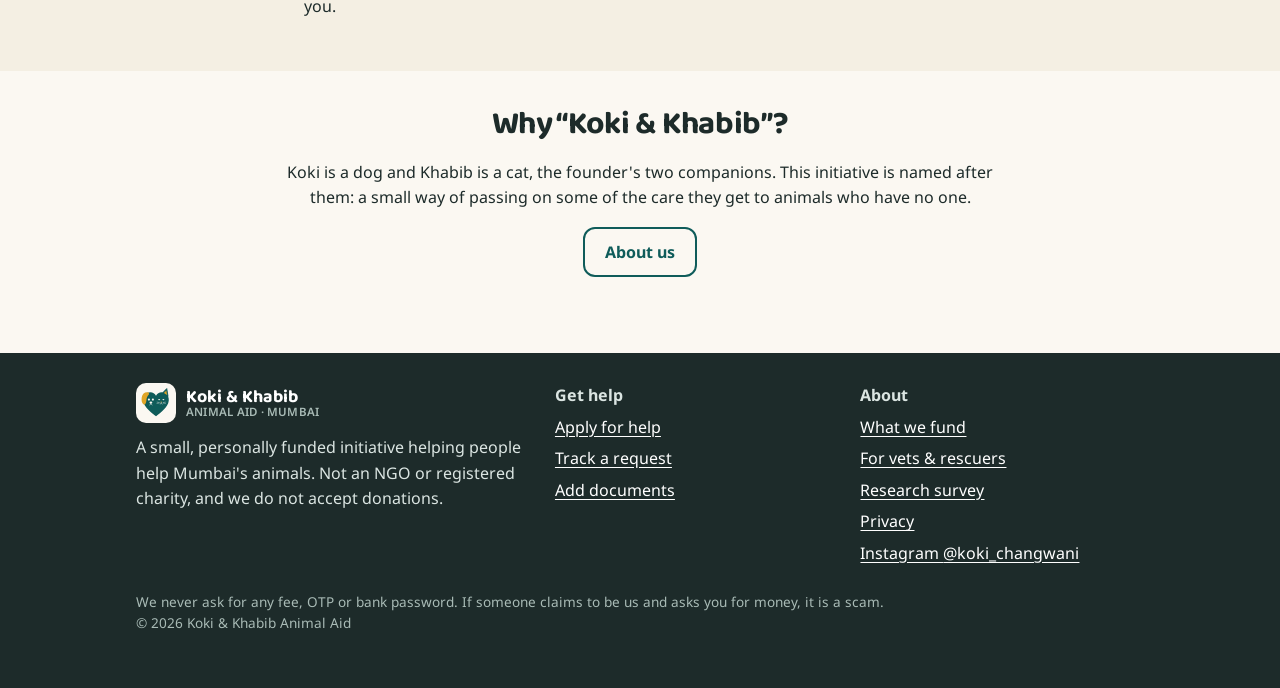
==== commit aceafb1a: "Publish site v1.0.0" ====
--- a/index.html
+++ b/index.html
@@ -85,7 +85,7 @@
       <li><span data-l="en">We are one person's monthly budget: up to ₹10,000 a month in total. Help is discretionary and depends on checks and the money left that month.</span><span data-l="hi">हम एक व्यक्ति का मासिक बजट हैं: कुल मिलाकर हर महीने ₹10,000 तक। मदद विवेक पर निर्भर है और जाँच व उस महीने बची राशि पर निर्भर करती है।</span></li>
       <li><span data-l="en">Mumbai only. Mostly stray, community, abandoned and injured animals.</span><span data-l="hi">केवल मुंबई। ज़्यादातर आवारा, सामुदायिक, छोड़े गए और घायल जानवर।</span></li>
       <li><span data-l="en">We often help with part of a bill. Even a small amount can get treatment started.</span><span data-l="hi">हम अक्सर बिल के एक हिस्से में मदद करते हैं। थोड़ी-सी राशि से भी इलाज शुरू हो सकता है।</span></li>
-      <li><span data-l="en">Having trouble with the form? Message us on Instagram at <a data-ig href="https://instagram.com/kokiandkhabib" rel="noopener"><span data-ig-text>@kokiandkhabib</span></a> and we'll help you.</span><span data-l="hi">फ़ॉर्म भरने में दिक़्क़त हो रही है? हमें Instagram पर <a data-ig href="https://instagram.com/kokiandkhabib" rel="noopener"><span data-ig-text>@kokiandkhabib</span></a> संदेश भेजें, हम आपकी मदद करेंगे।</span></li>
+      <li><span data-l="en">Having trouble with the form? Message us on Instagram at <a data-ig href="https://instagram.com/koki_changwani" rel="noopener"><span data-ig-text>@koki_changwani</span></a> and we'll help you.</span><span data-l="hi">फ़ॉर्म भरने में दिक़्क़त हो रही है? हमें Instagram पर <a data-ig href="https://instagram.com/koki_changwani" rel="noopener"><span data-ig-text>@koki_changwani</span></a> संदेश भेजें, हम आपकी मदद करेंगे।</span></li>
     </ul>
   </div>
 </section>
@@ -111,7 +111,7 @@
       <div><b><span data-l="en">About</span><span data-l="hi">जानकारी</span></b><ul>
         <li><a href="eligibility.html"><span data-l="en">What we fund</span><span data-l="hi">हम क्या देते हैं</span></a></li><li><a href="partners.html"><span data-l="en">For vets &amp; rescuers</span><span data-l="hi">डॉक्टर और रेस्क्यूअर के लिए</span></a></li>
         <li><a href="survey.html"><span data-l="en">Research survey</span><span data-l="hi">रिसर्च सर्वे</span></a></li><li><a href="privacy.html"><span data-l="en">Privacy</span><span data-l="hi">प्राइवेसी</span></a></li>
-        <li><a data-ig href="https://instagram.com/kokiandkhabib" rel="noopener">Instagram <span data-ig-text>@kokiandkhabib</span></a></li></ul></div>
+        <li><a data-ig href="https://instagram.com/koki_changwani" rel="noopener">Instagram <span data-ig-text>@koki_changwani</span></a></li></ul></div>
     </div>
     <p class="fine"><span data-l="en">We never ask for any fee, OTP or bank password. If someone claims to be us and asks you for money, it is a scam.</span><span data-l="hi">हम कभी कोई फ़ीस, OTP या बैंक पासवर्ड नहीं माँगते। अगर कोई हमारा नाम लेकर पैसे माँगे, तो वह धोखा है।</span><br>© <span data-year>2026</span> Koki &amp; Khabib Animal Aid</p>
   </div>
